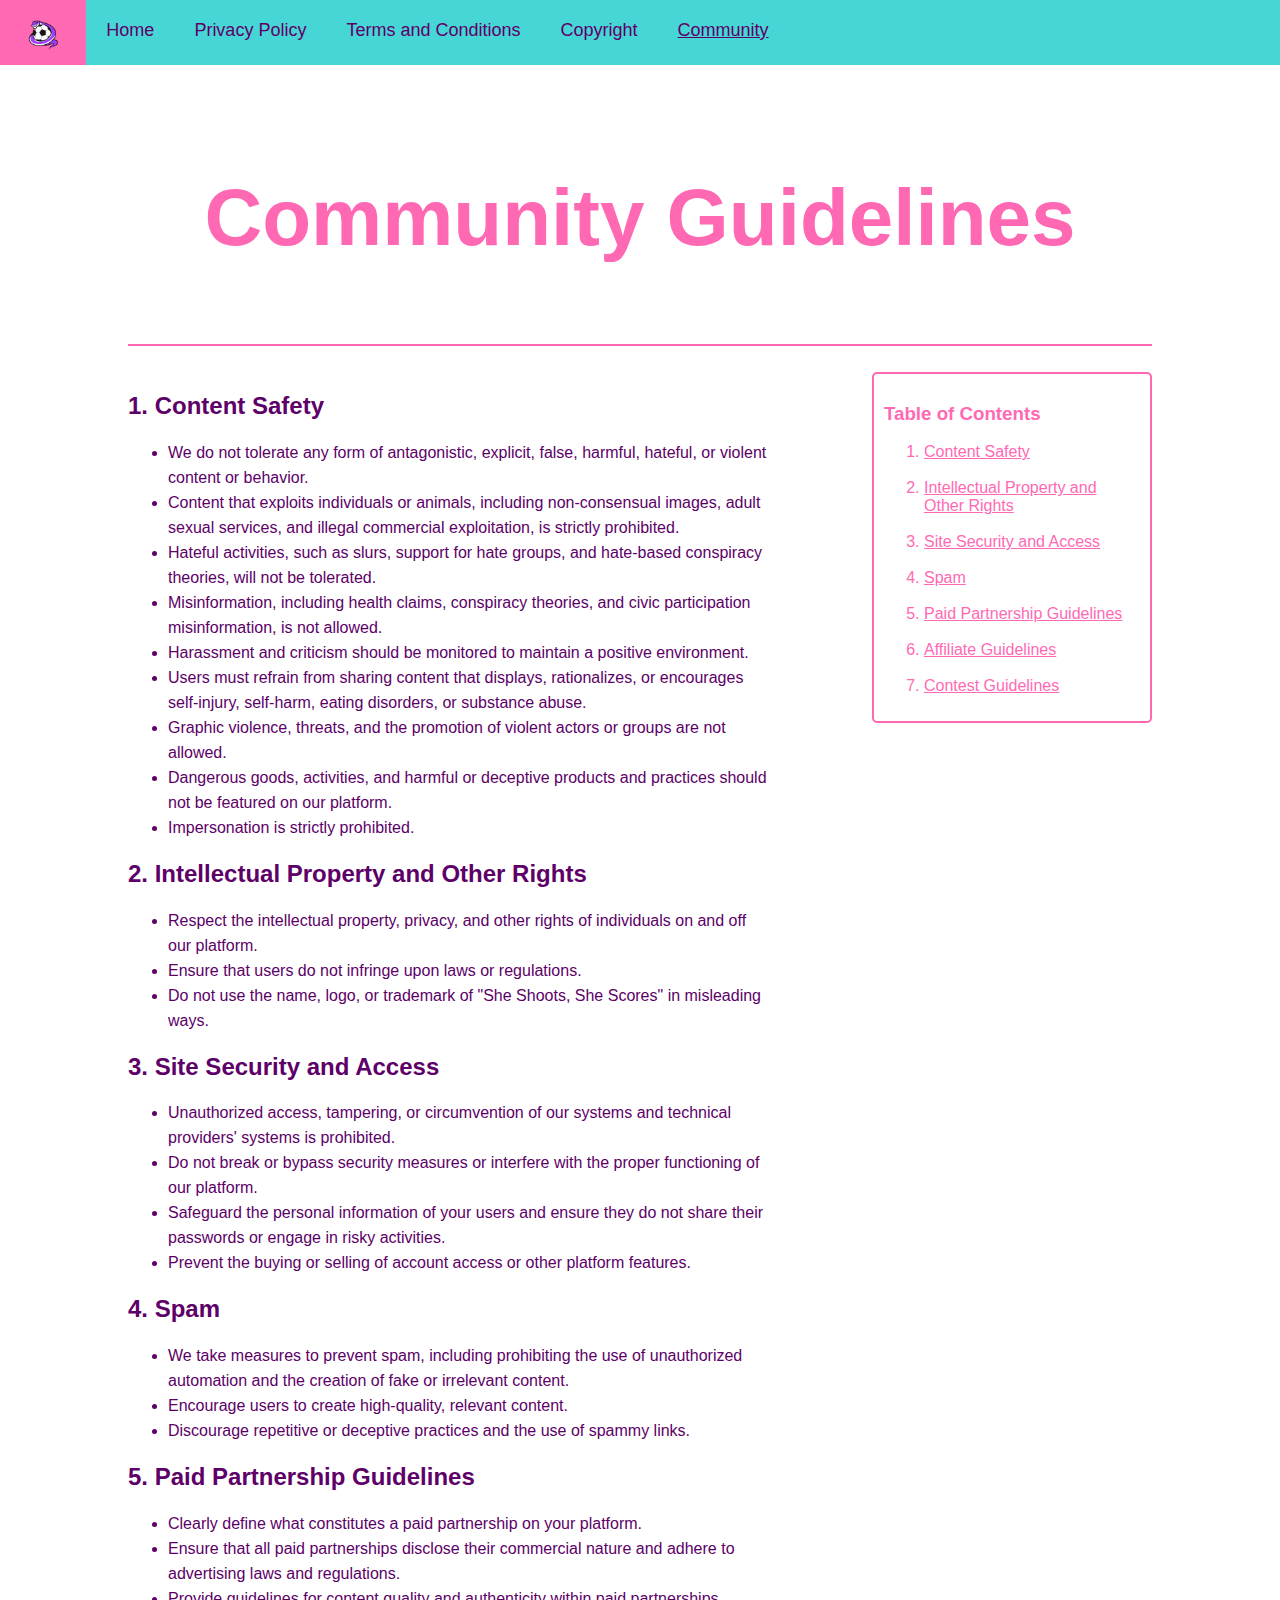
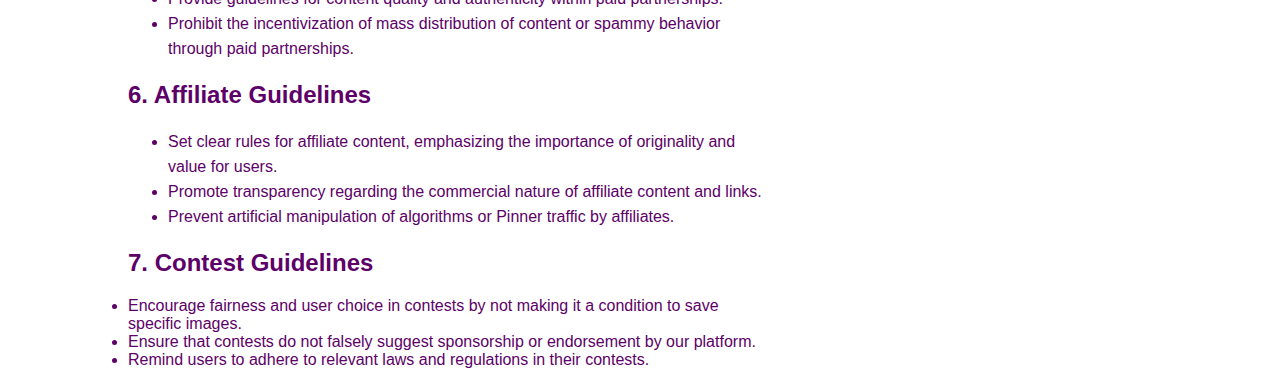
==== community.html @ 23689c4f "Adding files via upload" ====
<!DOCTYPE html>

<html>
    <head>
        <meta charset="utf-8">
        <meta http-equiv="X-UA-Compatible" content="IE=edge">
        <title>Community Guidelines</title>
        <meta name="description" content="">
        <meta name="viewport" content="width=device-width, initial-scale=1">
        <link rel="stylesheet" href="community.css">

        
    </head>
    <body>

        <div class="navbar">
            <a href="https://anoushkakate.github.io/SheShootsSheScores/">
                <div class="logo">
                    <img src="ssssIcon.png">
                </div>
            </a>

            <a href="index.HTML">Home</a>
            <a href="privacyPolicy.HTML" >Privacy Policy</a>
            <a href="termsAndConditions.HTML">Terms and Conditions</a>
            <a href="copyright.HTML">Copyright</a>
            <a href="community.HTML"  style="text-decoration: underline;">Community</a>

        </div>

        <div class="headingContainer"> 
            <header>
                <h1>Community Guidelines</h1>
            </header>
        </div>

        <hr> 
<br>


<div id="tableOfContents" class="container">
    <h3>Table of Contents</h3>
    <ol>
    <li>    <a href="#section1">Content Safety</a>        </li>
    <br>
    <li>    <a href="#section2">Intellectual Property and Other Rights</a>        </li>
    <br>
    <li>    <a href="#section3">Site Security and Access</a>        </li>
    <br>
    <li>    <a href="#section4">Spam</a>        </li>
    <br>
    <li>    <a href="#section5">Paid Partnership Guidelines</a>        </li>
    <br>
    <li>    <a href="#section6">Affiliate Guidelines</a>        </li>
    <br>
    <li>    <a href="#section7">Contest Guidelines</a>        </li>
</ol>
</div>


</div>


<div id="copyrightContainer">

    <h2 id="section1">1. Content Safety</h2>
    <ul>
        <li>We do not tolerate any form of antagonistic, explicit, false, harmful, hateful, or violent content or behavior.</li>
        <li>Content that exploits individuals or animals, including non-consensual images, adult sexual services, and illegal commercial exploitation, is strictly prohibited.</li>
        <li>Hateful activities, such as slurs, support for hate groups, and hate-based conspiracy theories, will not be tolerated.</li>
        <li>Misinformation, including health claims, conspiracy theories, and civic participation misinformation, is not allowed.</li>
        <li>Harassment and criticism should be monitored to maintain a positive environment.</li>
        <li>Users must refrain from sharing content that displays, rationalizes, or encourages self-injury, self-harm, eating disorders, or substance abuse.</li>
        <li>Graphic violence, threats, and the promotion of violent actors or groups are not allowed.</li>
        <li>Dangerous goods, activities, and harmful or deceptive products and practices should not be featured on our platform.</li>
        <li>Impersonation is strictly prohibited.</li>
    </ul>

    <h2 id="section2">2. Intellectual Property and Other Rights</h2>
    <ul>
        <li>Respect the intellectual property, privacy, and other rights of individuals on and off our platform.</li>
        <li>Ensure that users do not infringe upon laws or regulations.</li>
        <li>Do not use the name, logo, or trademark of "She Shoots, She Scores" in misleading ways.</li>
    </ul>

    <h2 id="section3">3. Site Security and Access</h2>
    <ul>
        <li>Unauthorized access, tampering, or circumvention of our systems and technical providers' systems is prohibited.</li>
        <li>Do not break or bypass security measures or interfere with the proper functioning of our platform.</li>
        <li>Safeguard the personal information of your users and ensure they do not share their passwords or engage in risky activities.</li>
        <li>Prevent the buying or selling of account access or other platform features.</li>
    </ul>

    <h2 id="section4">4. Spam</h2>
    <ul>
        <li>We take measures to prevent spam, including prohibiting the use of unauthorized automation and the creation of fake or irrelevant content.</li>
        <li>Encourage users to create high-quality, relevant content.</li>
        <li>Discourage repetitive or deceptive practices and the use of spammy links.</li>
    </ul>

    <h2 id="section5">5. Paid Partnership Guidelines</h2>
    <ul>
        <li>Clearly define what constitutes a paid partnership on your platform.</li>
        <li>Ensure that all paid partnerships disclose their commercial nature and adhere to advertising laws and regulations.</li>
        <li>Provide guidelines for content quality and authenticity within paid partnerships.</li>
        <li>Prohibit the incentivization of mass distribution of content or spammy behavior through paid partnerships.</li>
    </ul>

    <h2 id="section6">6. Affiliate Guidelines</h2>
    <ul>
        <li>Set clear rules for affiliate content, emphasizing the importance of originality and value for users.</li>
        <li>Promote transparency regarding the commercial nature of affiliate content and links.</li>
        <li>Prevent artificial manipulation of algorithms or Pinner traffic by affiliates.</li>
    </ul>

    <h2 id="section7">7. Contest Guidelines</h2
    <ul>
        <li>Encourage fairness and user choice in contests by not making it a condition to save specific images.</li>
        <li>Ensure that contests do not falsely suggest sponsorship or endorsement by our platform.</li>
        <li>Remind users to adhere to relevant laws and regulations in their contests.</li>
    </ul>

</div>




        
        <script src="" async defer>

        </script>
    </body>
</html>
---- community.css ----
html, body {
    margin: 0;
    padding: 0;
    font-family: 'Josefin Sans', sans-serif;

    
}

h1 {
    text-align: center;
    font-size: 80px;
    color: rgb(255, 105, 180);
}

.headingContainer {
    padding-top: 3%;
    margin: 80px;
}


hr {
    border: none;
    border-top: 2px solid rgb(255, 105, 180);
    width: 80%;
}

.navbar {
    background-color: rgb(71, 214, 214);
    overflow: hidden;
    display: flex;
    position: fixed;
    width: 100%;
    top: 0;
    z-index: 100;
}

.navbar a {
    font-size: large;
    float: left;
    color: rgb(93, 0, 104);
    text-align: center;
    padding: 10px 20px;
    padding-top: 20px;
    text-decoration: none;
}

.navbar a:hover {
    background-color: rgb(255, 105, 180);
    color: white;
    transition: 0.8s;
    text-decoration: underline;
}

.navbar a:active {
    background-color: rgb(93, 0, 104);;
    color: white;
}


.logo img{
    width: auto;
    height: 30px;
    padding-left: 8px;
    padding-right: 8px;
}

.container{
    background-color: #ffffff;
    margin-right: 10%;
    padding: 10px;
    width: 20%;
    border: 2px solid;
    border-radius: 5px;
    float: right;
    color: rgb(255, 105, 180);

}



#copyrightContainer {
    padding-left: 10%;
    padding-right: 40%;
    text-overflow: clip;
    text-align: left;
    color: rgb(93, 0, 104);
}

#privacyPolicyContainer a:hover {
    color: rgb(93, 0, 104);

}

.bold-text {
    font-weight: bold;
}

.bold-text-italics {
    font-weight: bold;
    font-style: italic;
}


table {
    font-family: arial, sans-serif;
    border-collapse: collapse;
    width: 100%;
}
  
td, th {

    text-align: left;
    padding: 8px;
    font-weight: lighter;
    border: 2px solid  rgb(93, 0, 104) ;
}

ul {
    line-height: 25px;
}

#tableOfContents ul{
    list-style: none;
}
  

#tableOfContents a {
    color: rgb(255, 105, 180);
}

#tableOfContents a:hover {
    transition: 0.5s;
   color:   rgb(71, 214, 214);
}
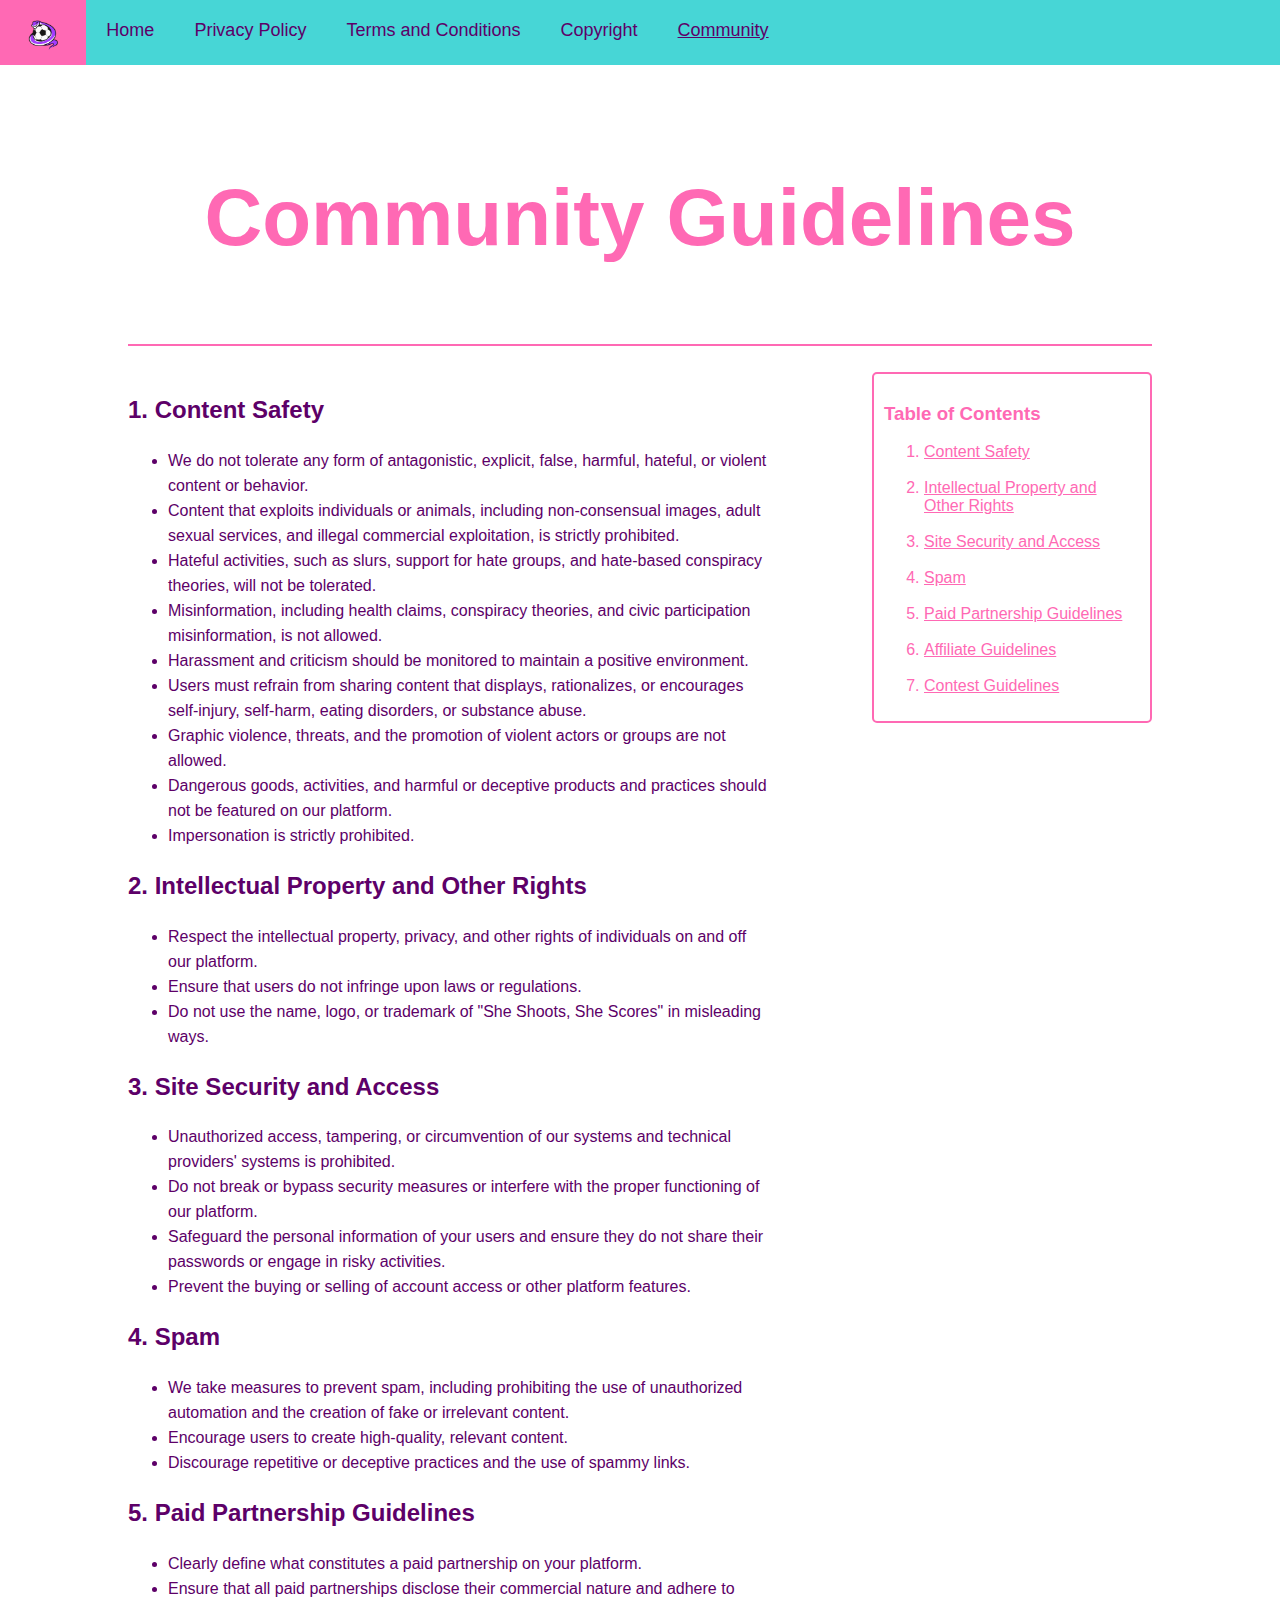
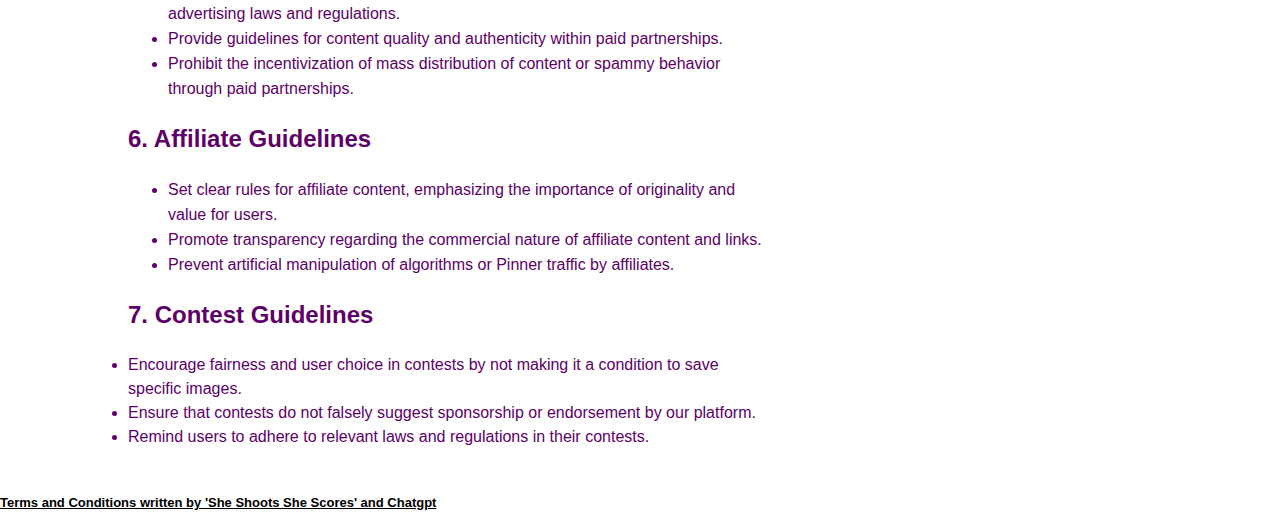
==== commit 4fb2f315: "h3 addition" ====
--- a/community.html
+++ b/community.html
@@ -20,11 +20,11 @@
                 </div>
             </a>
 
-            <a href="index.HTML">Home</a>
-            <a href="privacyPolicy.HTML" >Privacy Policy</a>
-            <a href="termsAndConditions.HTML">Terms and Conditions</a>
-            <a href="copyright.HTML">Copyright</a>
-            <a href="community.HTML"  style="text-decoration: underline;">Community</a>
+            <a href="index.html">Home</a>
+            <a href="privacyPolicy.html" >Privacy Policy</a>
+            <a href="termsAndConditions.html">Terms and Conditions</a>
+            <a href="copyright.html">Copyright</a>
+            <a href="community.html"  style="text-decoration: underline;">Community</a>
 
         </div>
 
@@ -124,6 +124,8 @@
 
 
 
+<br><br>
+<h2 style="text-decoration: underline; font-size: small;">Terms and Conditions written by 'She Shoots She Scores' and Chatgpt</h2>
 
         
         <script src="" async defer>
--- a/community.css
+++ b/community.css
@@ -84,6 +84,7 @@
     text-overflow: clip;
     text-align: left;
     color: rgb(93, 0, 104);
+    line-height: 1.5;
 }
 
 #privacyPolicyContainer a:hover {
